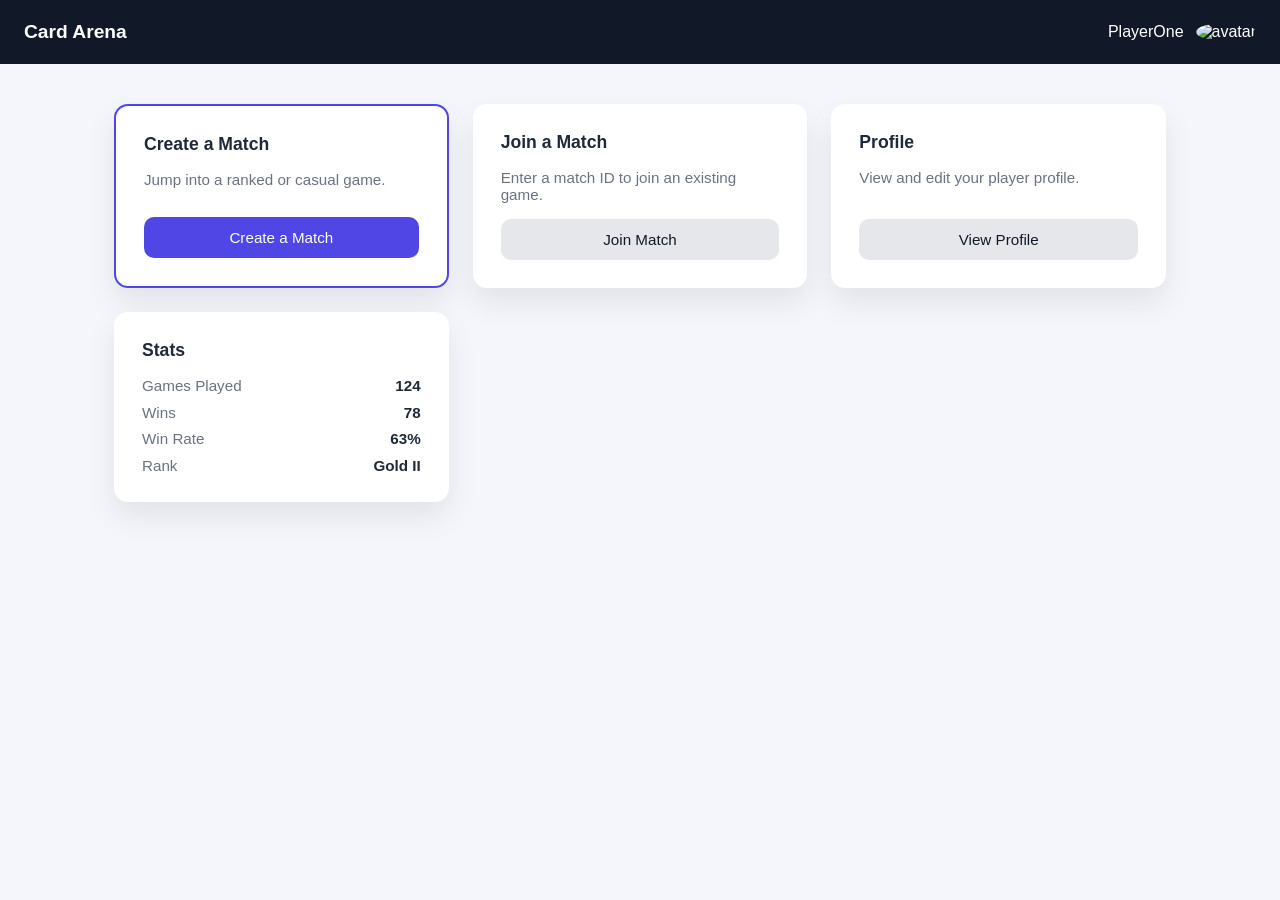
==== templates/dashboard.html @ 0f7197b0 "feat: host can start game & redirect everyone to game" ====
<!DOCTYPE html>
<html lang="en">
<head>
  <meta charset="UTF-8" />
  <meta name="viewport" content="width=device-width, initial-scale=1.0" />
  <title>Game Dashboard</title>
  <link rel="stylesheet" href="/static/css/dashboard.css" />
</head>
<body>

  <header class="topbar">
    <h1>Card Arena</h1>
    <div class="user">
      <span class="username">PlayerOne</span>
      <img src="https://via.placeholder.com/36" alt="avatar" />
    </div>
  </header>

  <main class="dashboard" id="dashboard">
    <!-- Find Match -->
    <section class="card highlight">
      <h2>Create a Match</h2>
      <p>Jump into a ranked or casual game.</p>
      <button id="primary" class="primary">Create a Match</button>
    </section>
    
    <!-- Join Match -->
    <section class="card">
        <h2>Join a Match</h2>
        <p>Enter a match ID to join an existing game.</p>
        <button onclick="openJoinModal()">Join Match</button>
    </section>

    <!-- Profile -->
    <section class="card">
      <h2>Profile</h2>
      <p>View and edit your player profile.</p>
      <button>View Profile</button>
    </section>

    <!-- Stats -->
    <section class="card">
      <h2>Stats</h2>
      <ul class="stats">
        <li><span>Games Played</span><strong>124</strong></li>
        <li><span>Wins</span><strong>78</strong></li>
        <li><span>Win Rate</span><strong>63%</strong></li>
        <li><span>Rank</span><strong>Gold II</strong></li>
      </ul>
    </section>
  </main>

  <!-- Join Match Modal -->
<div id="joinModal" class="modal hidden">
  <div class="modal-content">
    <h3>Join Match</h3>
    <p>Enter the match ID provided by the host.</p>

    <input
      type="text"
      placeholder="Match ID"
      id="room-id"
    />

    <div class="modal-actions">
      <button onclick="closeJoinModal()">Cancel</button>
      <button id="secondary" class="primary">Join</button>
    </div>
  </div>
</div>

<script>
</script>

<script>
    document.getElementById('primary').addEventListener('click', async (e) => {
        e.preventDefault();

        const res = await fetch('/api/rooms', {
            method: 'POST',
            headers: {'Content-Type': 'application/json'},
        });

        if (!res.ok) {
            alert('Failed to create room');
            return;
        };

        const data = await res.json(); // { id: "..." }
        window.location = '/room/' + data.id;
    });
    function openJoinModal() {
        document.getElementById("joinModal").classList.remove("hidden");
    }

    function closeJoinModal() {
        document.getElementById("joinModal").classList.add("hidden");
    }


    document.getElementById('secondary').addEventListener('click', async (e) => {
        e.preventDefault();

        const roomIdInput = document.getElementById('room-id');
        const roomId = roomIdInput.value.trim();

        await fetch(`/api/rooms/${encodeURIComponent(roomId)}/join`, { method: 'POST' });

        window.location = '/room/' + roomId;
    });
</script>
</body>
</html>
---- static/css/dashboard.css ----
* {
  box-sizing: border-box;
  margin: 0;
  padding: 0;
  font-family: -apple-system, BlinkMacSystemFont, "Segoe UI", Roboto, sans-serif;
}

body {
  min-height: 100vh;
  background: #f4f6fb;
  color: #1f2937;
}

/* Top Bar */
.topbar {
  height: 64px;
  background: #111827;
  color: white;
  display: flex;
  align-items: center;
  justify-content: space-between;
  padding: 0 1.5rem;
}

.topbar h1 {
  font-size: 1.2rem;
  font-weight: 600;
}

.user {
  display: flex;
  align-items: center;
  gap: 0.75rem;
}

.user img {
  border-radius: 50%;
}

/* Dashboard Layout */
.dashboard {
  max-width: 1100px;
  margin: 2.5rem auto;
  padding: 0 1.5rem;
  display: grid;
  grid-template-columns: repeat(auto-fit, minmax(260px, 1fr));
  gap: 1.5rem;
}

/* Cards */
.card {
  background: white;
  padding: 1.75rem;
  border-radius: 14px;
  box-shadow: 0 15px 30px rgba(0, 0, 0, 0.08);
  display: flex;
  flex-direction: column;
  gap: 1rem;
}

.card h2 {
  font-size: 1.1rem;
}

.card p {
  color: #6b7280;
  font-size: 0.95rem;
}

/* Highlight Card */
.highlight {
  border: 2px solid #4f46e5;
}

/* Buttons */
button {
  margin-top: auto;
  padding: 0.75rem 1rem;
  border-radius: 10px;
  border: none;
  background: #e5e7eb;
  color: #111827;
  font-size: 0.95rem;
  font-weight: 500;
  cursor: pointer;
  transition: background 0.2s, transform 0.1s;
}

button:hover {
  background: #d1d5db;
}

button:active {
  transform: scale(0.97);
}

button.primary {
  background: #4f46e5;
  color: white;
}

button.primary:hover {
  background: #4338ca;
}

/* Stats */
.stats {
  list-style: none;
  display: flex;
  flex-direction: column;
  gap: 0.6rem;
}

.stats li {
  display: flex;
  justify-content: space-between;
  font-size: 0.95rem;
}

.stats span {
  color: #6b7280;
}

/* Modal */
.modal {
  position: fixed;
  inset: 0;
  background: rgba(0, 0, 0, 0.45);
  display: flex;
  align-items: center;
  justify-content: center;
  z-index: 1000;
}

.modal.hidden {
  display: none;
}

.modal-content {
  background: white;
  padding: 2rem;
  border-radius: 14px;
  width: 100%;
  max-width: 360px;
  box-shadow: 0 25px 50px rgba(0, 0, 0, 0.2);
  display: flex;
  flex-direction: column;
  gap: 1rem;
}

.modal-content h3 {
  margin-bottom: 0.25rem;
}

.modal-content p {
  font-size: 0.9rem;
  color: #6b7280;
}

.modal-content input {
  padding: 0.7rem 0.8rem;
  border-radius: 8px;
  border: 1px solid #d1d5db;
  font-size: 0.95rem;
}

.modal-content input:focus {
  outline: none;
  border-color: #4f46e5;
  box-shadow: 0 0 0 3px rgba(79, 70, 229, 0.15);
}

.modal-actions {
  display: flex;
  justify-content: flex-end;
  gap: 0.75rem;
  margin-top: 0.5rem;
}
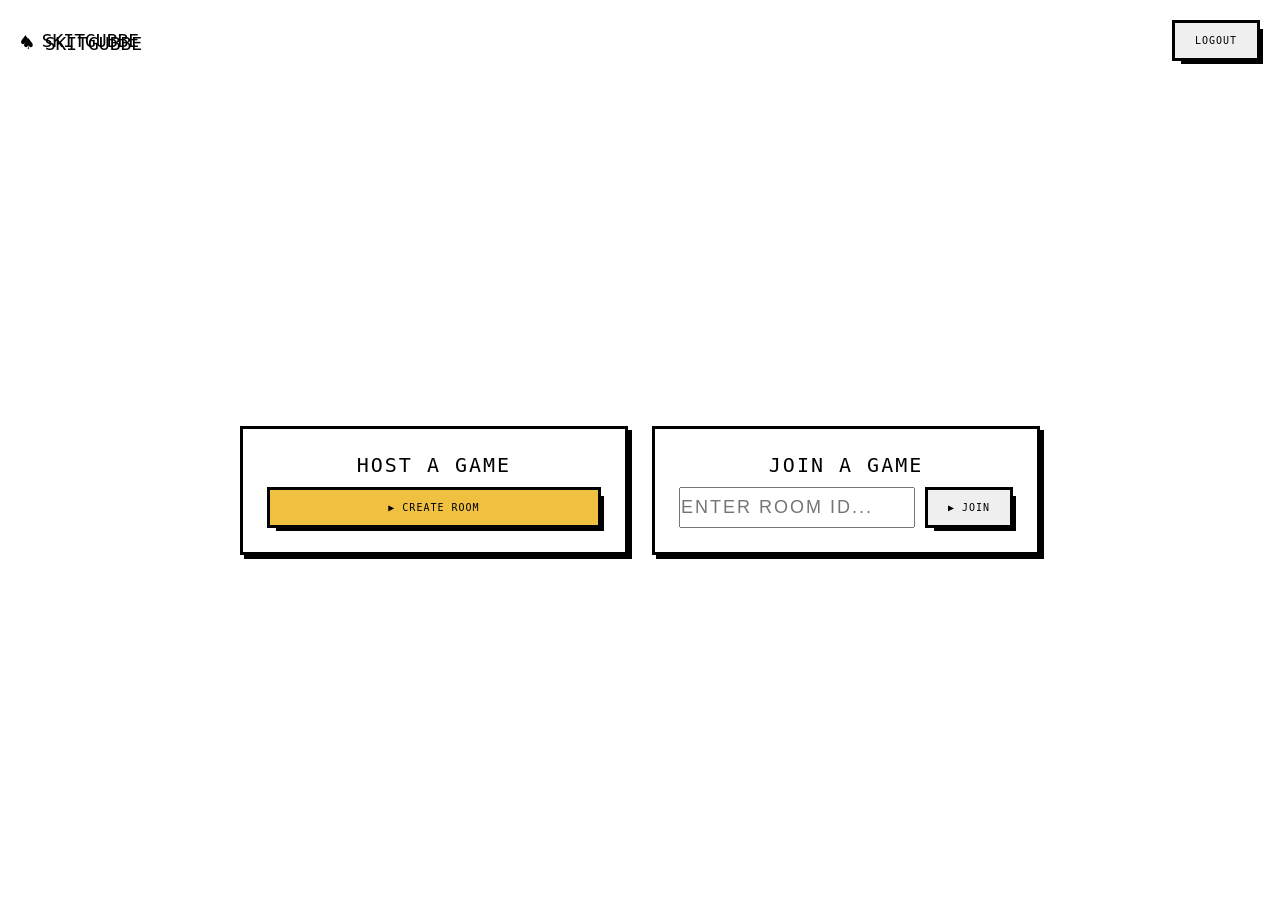
==== commit b1eb939f: "css refactor and dashboard styling update" ====
--- a/templates/dashboard.html
+++ b/templates/dashboard.html
@@ -1,112 +1,93 @@
 <!DOCTYPE html>
 <html lang="en">
 <head>
-  <meta charset="UTF-8" />
-  <meta name="viewport" content="width=device-width, initial-scale=1.0" />
-  <title>Game Dashboard</title>
-  <link rel="stylesheet" href="/static/css/dashboard.css" />
-</head>
-<body>
-
-  <header class="topbar">
-    <h1>Card Arena</h1>
-    <div class="user">
-      <span class="username">PlayerOne</span>
-      <img src="https://via.placeholder.com/36" alt="avatar" />
+  <meta charset="UTF-8"/>
+  <meta name="viewport" content="width=device-width, initial-scale=1.0"/>
+  <title>SKITGUBBE — Dashboard</title>
+  <link rel="stylesheet" href="/static/css/dashboard.css"/>
+  <link rel="stylesheet" href="/static/css/style.css"/>
+<style>
+</style>
+  <body>
+      <div class="header">
+          <div class="logo">♠ SKITGUBBE</div>
+          <button class="btn btn-red" id="logout-btn">LOGOUT</button>
+      </div>
+      <div class="center-wrap">
+    <div class="panel action-panel">
+      <div class="section-label">Host a Game</div>
+      <div class="pixel-divider"></div>
+      <div id="create-error" class="error-msg"></div>
+      <button class="btn btn-gold" id="create-btn" style="width:100%; text-align:center;">
+        ▶ CREATE ROOM
+      </button>
     </div>
-  </header>
-
-  <main class="dashboard" id="dashboard">
-    <!-- Find Match -->
-    <section class="card highlight">
-      <h2>Create a Match</h2>
-      <p>Jump into a ranked or casual game.</p>
-      <button id="primary" class="primary">Create a Match</button>
-    </section>
-    
-    <!-- Join Match -->
-    <section class="card">
-        <h2>Join a Match</h2>
-        <p>Enter a match ID to join an existing game.</p>
-        <button onclick="openJoinModal()">Join Match</button>
-    </section>
-
-    <!-- Profile -->
-    <section class="card">
-      <h2>Profile</h2>
-      <p>View and edit your player profile.</p>
-      <button>View Profile</button>
-    </section>
-
-    <!-- Stats -->
-    <section class="card">
-      <h2>Stats</h2>
-      <ul class="stats">
-        <li><span>Games Played</span><strong>124</strong></li>
-        <li><span>Wins</span><strong>78</strong></li>
-        <li><span>Win Rate</span><strong>63%</strong></li>
-        <li><span>Rank</span><strong>Gold II</strong></li>
-      </ul>
-    </section>
-  </main>
-
-  <!-- Join Match Modal -->
-<div id="joinModal" class="modal hidden">
-  <div class="modal-content">
-    <h3>Join Match</h3>
-    <p>Enter the match ID provided by the host.</p>
-
-    <input
-      type="text"
-      placeholder="Match ID"
-      id="room-id"
-    />
-
-    <div class="modal-actions">
-      <button onclick="closeJoinModal()">Cancel</button>
-      <button id="secondary" class="primary">Join</button>
+    <div class="panel action-panel">
+      <div class="section-label">Join a Game</div>
+      <div class="pixel-divider"></div>
+      <div class="join-row">
+        <input
+          id="room-id"
+          class="input-field"
+          type="text"
+          placeholder="ENTER ROOM ID..."
+          autocomplete="off"
+          spellcheck="false"
+        />
+        <button class="btn btn-green" id="join-btn">▶ JOIN</button>
+      </div>
+      <div id="join-error" class="error-msg"></div>
     </div>
   </div>
-</div>
+<script src="/static/js/common.js"></script>
+<script>
+    document.getElementById('create-btn').addEventListener('click', async (e) => {
+        const btn = document.getElementById('create-btn');
+        const err = document.getElementById('create-error');
+        err.style.display = 'none';
+        btn.disabled = true;
+        btn.textContent = 'CREATING...';
+        try {
+            const room = await API.post('/api/rooms', {});
+            window.location.href = `/room/${room.id}`;
+        } catch (e) {
+            err.textContent = e.message || 'Failed to create room';
+            err.style.display = 'block';
+            btn.disabled = false;
+            btn.textContent = '▶ CREATE ROOM';
+        }
+    });
 
-<script>
-</script>
+    async function joinRoom() {
+        const input  = document.getElementById('room-id');
+        const btn    = document.getElementById('join-btn');
+        const err    = document.getElementById('join-error');
+        const roomId = input.value.trim();
 
-<script>
-    document.getElementById('primary').addEventListener('click', async (e) => {
-        e.preventDefault();
+        if (!roomId) {
+            err.textContent = 'Enter a Room ID first';
+            err.style.display = 'block';
+            return;
+        }
 
-        const res = await fetch('/api/rooms', {
-            method: 'POST',
-            headers: {'Content-Type': 'application/json'},
-        });
+        err.style.display = 'none';
+        btn.disabled = true;
+        btn.textContent = '▶ JOINING...';
 
-        if (!res.ok) {
-            alert('Failed to create room');
-            return;
-        };
-
-        const data = await res.json(); // { id: "..." }
-        window.location = '/room/' + data.id;
-    });
-    function openJoinModal() {
-        document.getElementById("joinModal").classList.remove("hidden");
+        try {
+            await API.post(`/api/rooms/${roomId}/join`, {});
+            window.location.href = `/room/${roomId}`;
+        } catch (e) {
+            err.textContent = e.message || 'Room not found';
+            err.style.display = 'block';
+            btn.disabled = false;
+            btn.textContent = "JOIN"
+        }
     }
 
-    function closeJoinModal() {
-        document.getElementById("joinModal").classList.add("hidden");
-    }
-
-
-    document.getElementById('secondary').addEventListener('click', async (e) => {
-        e.preventDefault();
-
-        const roomIdInput = document.getElementById('room-id');
-        const roomId = roomIdInput.value.trim();
-
-        await fetch(`/api/rooms/${encodeURIComponent(roomId)}/join`, { method: 'POST' });
-
-        window.location = '/room/' + roomId;
+    document.getElementById('join-btn').addEventListener('click', joinRoom);
+    document.getElementById('room-id').addEventListener('keydown', (e) => {
+        if (e.key === 'Enter') joinRoom();
     });
 </script>
 </body>
--- a/static/css/dashboard.css
+++ b/static/css/dashboard.css
@@ -1,179 +1,69 @@
-* {
-  box-sizing: border-box;
-  margin: 0;
-  padding: 0;
-  font-family: -apple-system, BlinkMacSystemFont, "Segoe UI", Roboto, sans-serif;
+body {
+    min-height: 100vh;
+    padding: 20px;
+    display: flex;
+    flex-direction: column;
 }
 
-body {
-  min-height: 100vh;
-  background: #f4f6fb;
-  color: #1f2937;
+.header {
+    display: flex;
+    align-items: center;
+    justify-content: space-between;
+    margin-bottom: 40px;
+    flex-wrap: wrap;
+    gap: 12px;
 }
 
-/* Top Bar */
-.topbar {
-  height: 64px;
-  background: #111827;
-  color: white;
-  display: flex;
-  align-items: center;
-  justify-content: space-between;
-  padding: 0 1.5rem;
+.logo {
+    font-family: 'Press Start 2P', monospace;
+    font-size: 18px;
+    text-shadow: 3px 3px 0 #000;
 }
 
-.topbar h1 {
-  font-size: 1.2rem;
-  font-weight: 600;
+.center-wrap {
+    flex: 1;
+    display: grid;
+    align-items: center;
+    gap: 1.5rem;
+    max-width: 1100px;
+    margin: 2.5rem auto;
+    padding: 0 1.5rem;
+    grid-template-columns: repeat(auto-fit, minmax(260px, 1fr));
 }
 
-.user {
-  display: flex;
-  align-items: center;
-  gap: 0.75rem;
+.title-deco {
+    text-align: center;
+}
+.title-deco .big-title {
+    font-family: 'Press Start 2P', monospace;
+    font-size: 28px;
+    color: var(--gold);
+    text-shadow: 5px 5px 0 #000;
+    animation: pixelFloat 3s ease-in-out infinite;
+    display: block;
+    margin-bottom: 8px;
+}
+.title-deco .suits {
+    font-size: 28px;
+    letter-spacing: 10px;
+    opacity: 0.6;
 }
 
-.user img {
-  border-radius: 50%;
+.action-panel {
+    width: 100%;
 }
 
-/* Dashboard Layout */
-.dashboard {
-  max-width: 1100px;
-  margin: 2.5rem auto;
-  padding: 0 1.5rem;
-  display: grid;
-  grid-template-columns: repeat(auto-fit, minmax(260px, 1fr));
-  gap: 1.5rem;
+.join-row {
+    display: flex;
+    gap: 10px;
 }
-
-/* Cards */
-.card {
-  background: white;
-  padding: 1.75rem;
-  border-radius: 14px;
-  box-shadow: 0 15px 30px rgba(0, 0, 0, 0.08);
-  display: flex;
-  flex-direction: column;
-  gap: 1rem;
+.join-row .input-field {
+    flex: 1;
+    font-size: 18px;
+    letter-spacing: 2px;
+    text-transform: uppercase;
 }
-
-.card h2 {
-  font-size: 1.1rem;
+.join-row .btn {
+    flex-shrink: 0;
+    white-space: nowrap;
 }
-
-.card p {
-  color: #6b7280;
-  font-size: 0.95rem;
-}
-
-/* Highlight Card */
-.highlight {
-  border: 2px solid #4f46e5;
-}
-
-/* Buttons */
-button {
-  margin-top: auto;
-  padding: 0.75rem 1rem;
-  border-radius: 10px;
-  border: none;
-  background: #e5e7eb;
-  color: #111827;
-  font-size: 0.95rem;
-  font-weight: 500;
-  cursor: pointer;
-  transition: background 0.2s, transform 0.1s;
-}
-
-button:hover {
-  background: #d1d5db;
-}
-
-button:active {
-  transform: scale(0.97);
-}
-
-button.primary {
-  background: #4f46e5;
-  color: white;
-}
-
-button.primary:hover {
-  background: #4338ca;
-}
-
-/* Stats */
-.stats {
-  list-style: none;
-  display: flex;
-  flex-direction: column;
-  gap: 0.6rem;
-}
-
-.stats li {
-  display: flex;
-  justify-content: space-between;
-  font-size: 0.95rem;
-}
-
-.stats span {
-  color: #6b7280;
-}
-
-/* Modal */
-.modal {
-  position: fixed;
-  inset: 0;
-  background: rgba(0, 0, 0, 0.45);
-  display: flex;
-  align-items: center;
-  justify-content: center;
-  z-index: 1000;
-}
-
-.modal.hidden {
-  display: none;
-}
-
-.modal-content {
-  background: white;
-  padding: 2rem;
-  border-radius: 14px;
-  width: 100%;
-  max-width: 360px;
-  box-shadow: 0 25px 50px rgba(0, 0, 0, 0.2);
-  display: flex;
-  flex-direction: column;
-  gap: 1rem;
-}
-
-.modal-content h3 {
-  margin-bottom: 0.25rem;
-}
-
-.modal-content p {
-  font-size: 0.9rem;
-  color: #6b7280;
-}
-
-.modal-content input {
-  padding: 0.7rem 0.8rem;
-  border-radius: 8px;
-  border: 1px solid #d1d5db;
-  font-size: 0.95rem;
-}
-
-.modal-content input:focus {
-  outline: none;
-  border-color: #4f46e5;
-  box-shadow: 0 0 0 3px rgba(79, 70, 229, 0.15);
-}
-
-.modal-actions {
-  display: flex;
-  justify-content: flex-end;
-  gap: 0.75rem;
-  margin-top: 0.5rem;
-}
-
--- a/static/css/style.css
+++ b/static/css/style.css
@@ -0,0 +1,174 @@
+:root {
+    --green: #1a4a2e;
+    --green-light: #2d6e45;
+    --green-dark: #0e2d1b;
+    --felt: #1e5c38;
+    --gold: #f0c040;
+    --gold-dark: #c49a20;
+    --red: #c0392b;
+    --red-bright: #e74c3c;
+    --cream: #f5e6c8;
+    --cream-dark: #ddd0a8;
+    --brown: #6b4c2a;
+    --shadow: #0a1f11;
+    --pixel-border: 3px solid #000;
+    --pixel-shadow: 4px 4px 0px #000;
+    --card-width: 72px;
+    --card-height: 100px;
+}
+
+*, *::before, *::after {
+  box-sizing: border-box;
+  margin: 0;
+  padding: 0;
+}
+
+html, body {
+  width: 100%;
+  height: 100%;
+  overflow-x: hidden;
+}
+
+
+.game-title {
+    font-family: 'Press Start 2P', monospace;
+    font-size: 22px;
+    color: black;
+    text-align: center;
+    margin-bottom: 6px;
+    text-shadow: 4px 4px 0 #000;
+    animation: pixelFloat 3s ease-in-out infinite;
+    line-height: 1.4;
+}
+
+.game-subtitle {
+    font-family: 'Special Elite', 'Courier New', monospace;
+    font-size: 20px;
+    color: black;
+    text-align: center;
+    margin-bottom: 32px;
+    letter-spacing: 3px;
+}
+
+.card-deco {
+    display: flex;
+    justify-content: center;
+    gap: 10px;
+    margin-bottom: 28px;
+}
+
+.deco-card {
+    width: 48px;
+    height: 68px;
+    background: var(--cream);
+    border: 3px solid #000;
+    border-radius: 4px;
+    box-shadow: 3px 3px 0 #000;
+    display: flex;
+    align-items: center;
+    justify-content: center;
+    font-size: 22px;
+}
+.deco-card:nth-child(1) { transform: rotate(-12deg); color: var(--red); }
+.deco-card:nth-child(2) { transform: rotate(-4deg) translateY(-6px); color: #1a1a2e; }
+.deco-card:nth-child(3) { transform: rotate(4deg); color: var(--red); }
+.deco-card:nth-child(4) { transform: rotate(12deg) translateY(-4px); color: #1a1a2e; }
+
+.btn {
+    font-family: 'Press Start 2P', monospace;
+    font-size: 10px;
+    padding: 12px 20px;
+    border: 3px solid #000;
+    cursor: pointer;
+    position: relative;
+    transition: transform 0.07s, box-shadow 0.07s;
+    text-transform: uppercase;
+    letter-spacing: 1px;
+    display: inline-block;
+    text-decoration: none;
+    user-select: none;
+    image-rendering: pixelated;
+}
+
+.btn::after {
+    content: '';
+    position: absolute;
+    bottom: -6px;
+    right: -6px;
+    width: 100%;
+    height: 100%;
+    background: #000;
+    z-index: -1;
+    border: 3px solid #000;
+}
+
+.btn:active {
+    transform: translate(3px, 3px);
+    box-shadow: none;
+}
+.btn:active::after {
+    bottom: -3px;
+    right: -3px;
+}
+
+.btn-gold {
+    background: var(--gold);
+    color: #000;
+}
+
+.btn-white {
+    background: white;
+    color: black;
+}
+.btn-green:hover { background: #3a8a55; }
+
+.btn-gray {
+    background: #555;
+    color: #aaa;
+    cursor: not-allowed;
+}
+
+.panel {
+  border: 3px solid #000;
+  box-shadow: var(--pixel-shadow);
+  padding: 24px;
+  position: relative;
+}
+
+.form-group { margin-bottom: 20px; }
+
+label {
+    font-family: 'Press Start 2P', monospace;
+    font-size: 14px;
+    display: block;
+    margin-bottom: 8px;
+    letter-spacing: 1px;
+}
+
+.form-actions {
+    display: flex;
+    flex-direction: column;
+    gap: 14px;
+    margin-top: 28px;
+}
+
+.section-label {
+    font-family: 'Press Start 2P', monospace;
+    letter-spacing: 2px;
+    text-transform: uppercase;
+    margin-bottom: 10px;
+    text-align: center;
+    font-size: 20px;
+}
+
+.form-actions .btn { width: 100%; text-align: center; }
+
+.error-msg {
+    font-family: 'Press Start 2P', monospace;
+    font-size: 12px;
+    color: var(--red-bright);
+    margin-top: 16px;
+    display: none;
+    text-align: center;
+    line-height: 1.8;
+}
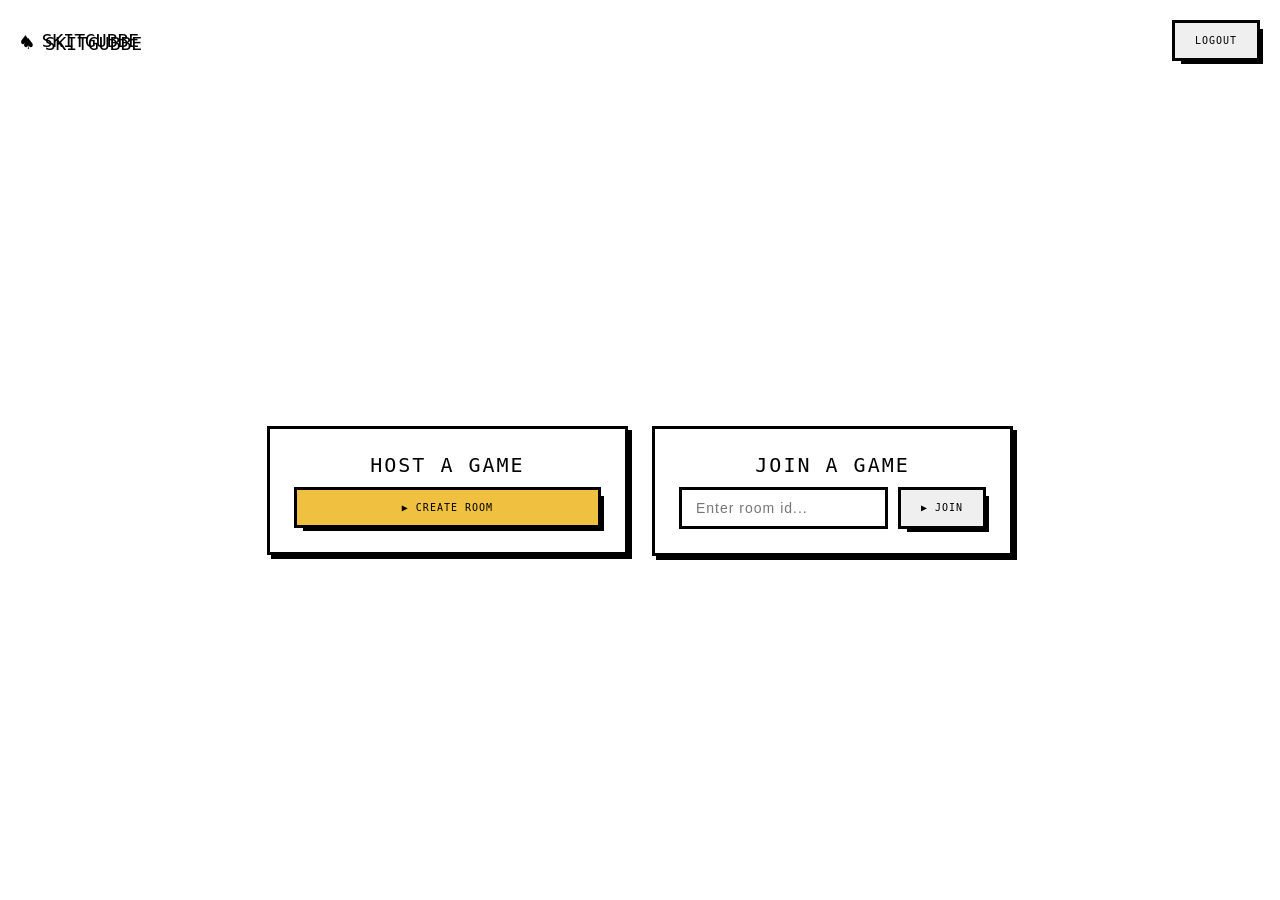
==== commit 4840c464: "style: input field style changes" ====
--- a/templates/dashboard.html
+++ b/templates/dashboard.html
@@ -30,7 +30,7 @@
           id="room-id"
           class="input-field"
           type="text"
-          placeholder="ENTER ROOM ID..."
+          placeholder="Enter room id..."
           autocomplete="off"
           spellcheck="false"
         />
--- a/static/css/dashboard.css
+++ b/static/css/dashboard.css
@@ -57,12 +57,7 @@
     display: flex;
     gap: 10px;
 }
-.join-row .input-field {
-    flex: 1;
-    font-size: 18px;
-    letter-spacing: 2px;
-    text-transform: uppercase;
-}
+
 .join-row .btn {
     flex-shrink: 0;
     white-space: nowrap;
--- a/static/css/style.css
+++ b/static/css/style.css
@@ -137,6 +137,15 @@
 
 .form-group { margin-bottom: 20px; }
 
+.input-field {
+  font-size: 14px;
+  padding: 10px 14px;
+  border: 3px solid #000;
+  outline: none;
+  letter-spacing: 1px;
+  width: 100%;
+}
+
 label {
     font-family: 'Press Start 2P', monospace;
     font-size: 14px;
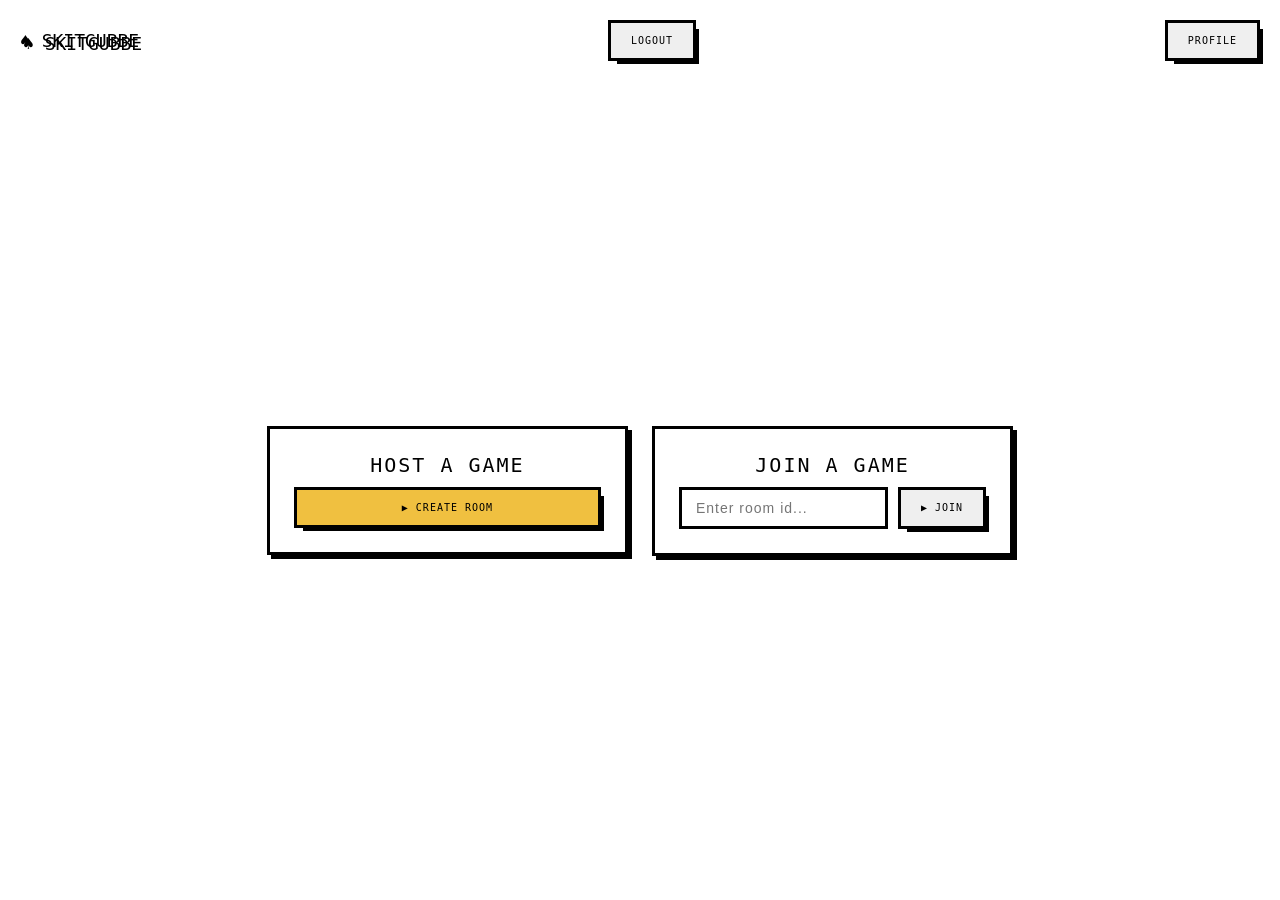
==== commit 7ecbad6a: "style: styling for profile page" ====
--- a/templates/dashboard.html
+++ b/templates/dashboard.html
@@ -1,95 +1,113 @@
 <!DOCTYPE html>
 <html lang="en">
-<head>
-  <meta charset="UTF-8"/>
-  <meta name="viewport" content="width=device-width, initial-scale=1.0"/>
-  <title>SKITGUBBE — Dashboard</title>
-  <link rel="stylesheet" href="/static/css/dashboard.css"/>
-  <link rel="stylesheet" href="/static/css/style.css"/>
-<style>
-</style>
-  <body>
-      <div class="header">
-          <div class="logo">♠ SKITGUBBE</div>
-          <button class="btn btn-red" id="logout-btn">LOGOUT</button>
-      </div>
-      <div class="center-wrap">
-    <div class="panel action-panel">
-      <div class="section-label">Host a Game</div>
-      <div class="pixel-divider"></div>
-      <div id="create-error" class="error-msg"></div>
-      <button class="btn btn-gold" id="create-btn" style="width:100%; text-align:center;">
-        ▶ CREATE ROOM
-      </button>
-    </div>
-    <div class="panel action-panel">
-      <div class="section-label">Join a Game</div>
-      <div class="pixel-divider"></div>
-      <div class="join-row">
-        <input
-          id="room-id"
-          class="input-field"
-          type="text"
-          placeholder="Enter room id..."
-          autocomplete="off"
-          spellcheck="false"
-        />
-        <button class="btn btn-green" id="join-btn">▶ JOIN</button>
-      </div>
-      <div id="join-error" class="error-msg"></div>
-    </div>
-  </div>
-<script src="/static/js/common.js"></script>
-<script>
-    document.getElementById('create-btn').addEventListener('click', async (e) => {
-        const btn = document.getElementById('create-btn');
-        const err = document.getElementById('create-error');
-        err.style.display = 'none';
-        btn.disabled = true;
-        btn.textContent = 'CREATING...';
-        try {
-            const room = await API.post('/api/rooms', {});
-            window.location.href = `/room/${room.id}`;
-        } catch (e) {
-            err.textContent = e.message || 'Failed to create room';
-            err.style.display = 'block';
-            btn.disabled = false;
-            btn.textContent = '▶ CREATE ROOM';
-        }
-    });
+    <head>
+        <meta charset="UTF-8"/>
+        <meta name="viewport" content="width=device-width, initial-scale=1.0"/>
+        <title>SKITGUBBE — Dashboard</title>
+        <link rel="stylesheet" href="/static/css/dashboard.css"/>
+        <link rel="stylesheet" href="/static/css/style.css"/>
+        <style>
+        </style>
+        <body>
+            <div class="header">
+                <div class="logo">♠ SKITGUBBE</div>
+                <button class="btn btn-red" id="logout-btn">LOGOUT</button>
+                <button class="btn btn-red" id="profile-btn">PROFILE</button>
+            </div>
+            <div class="center-wrap">
+                <div class="panel action-panel">
+                    <div class="section-label">Host a Game</div>
+                    <div class="pixel-divider"></div>
+                    <div id="create-error" class="error-msg"></div>
+                    <button class="btn btn-gold" id="create-btn" style="width:100%; text-align:center;">
+                        ▶ CREATE ROOM
+                    </button>
+                </div>
+                <div class="panel action-panel">
+                    <div class="section-label">Join a Game</div>
+                    <div class="pixel-divider"></div>
+                    <div class="join-row">
+                        <input
+                        id="room-id"
+                        class="input-field"
+                        type="text"
+                        placeholder="Enter room id..."
+                        autocomplete="off"
+                        spellcheck="false"
+                        />
+                        <button class="btn btn-green" id="join-btn">▶ JOIN</button>
+                    </div>
+                    <div id="join-error" class="error-msg"></div>
+                </div>
+            </div>
+            <script src="/static/js/common.js"></script>
+            <script>
+                document.getElementById('create-btn').addEventListener('click', async (e) => {
+                    const btn = document.getElementById('create-btn');
+                    const err = document.getElementById('create-error');
+                    err.style.display = 'none';
+                    btn.disabled = true;
+                    btn.textContent = 'CREATING...';
+                    try {
+                        const room = await API.post('/api/rooms', {});
+                        window.location.href = `/room/${room.id}`;
+                    } catch (e) {
+                        err.textContent = e.message || 'Failed to create room';
+                        err.style.display = 'block';
+                        btn.disabled = false;
+                        btn.textContent = '▶ CREATE ROOM';
+                    }
+                });
 
-    async function joinRoom() {
-        const input  = document.getElementById('room-id');
-        const btn    = document.getElementById('join-btn');
-        const err    = document.getElementById('join-error');
-        const roomId = input.value.trim();
+                async function joinRoom() {
+                    const input  = document.getElementById('room-id');
+                    const btn    = document.getElementById('join-btn');
+                    const err    = document.getElementById('join-error');
+                    const roomId = input.value.trim();
 
-        if (!roomId) {
-            err.textContent = 'Enter a Room ID first';
-            err.style.display = 'block';
-            return;
-        }
+                    if (!roomId) {
+                        err.textContent = 'Enter a Room ID first';
+                        err.style.display = 'block';
+                        return;
+                    }
 
-        err.style.display = 'none';
-        btn.disabled = true;
-        btn.textContent = '▶ JOINING...';
+                    err.style.display = 'none';
+                    btn.disabled = true;
+                    btn.textContent = '▶ JOINING...';
 
-        try {
-            await API.post(`/api/rooms/${roomId}/join`, {});
-            window.location.href = `/room/${roomId}`;
-        } catch (e) {
-            err.textContent = e.message || 'Room not found';
-            err.style.display = 'block';
-            btn.disabled = false;
-            btn.textContent = "JOIN"
-        }
-    }
+                    try {
+                        await API.post(`/api/rooms/${roomId}/join`, {});
+                        window.location.href = `/room/${roomId}`;
+                    } catch (e) {
+                        err.textContent = e.message || 'Room not found';
+                        err.style.display = 'block';
+                        btn.disabled = false;
+                        btn.textContent = "JOIN"
+                    }
+                }
 
-    document.getElementById('join-btn').addEventListener('click', joinRoom);
-    document.getElementById('room-id').addEventListener('keydown', (e) => {
-        if (e.key === 'Enter') joinRoom();
-    });
-</script>
-</body>
+                document.getElementById('join-btn').addEventListener('click', joinRoom);
+                document.getElementById('room-id').addEventListener('keydown', (e) => {
+                    if (e.key === 'Enter') joinRoom();
+                });
+
+                document.getElementById('logout-btn').addEventListener('click', async (e) => {
+                    try {
+                        await API.post('/api/logout', {});
+                        localStorage.removeItem('username');
+                        window.location.href = '/login';
+                    } catch (e) {
+                        console.log("Could not sign out")
+                    }
+                });
+
+                document.getElementById('profile-btn').addEventListener('click', async (e) => {
+                    const username = localStorage.getItem('username');
+                    if (username) {
+                        window.location.href = `/profile/${username}`
+                    }
+                })
+            </script>
+        </body>
 </html>
 
--- a/static/css/dashboard.css
+++ b/static/css/dashboard.css
@@ -3,21 +3,6 @@
     padding: 20px;
     display: flex;
     flex-direction: column;
-}
-
-.header {
-    display: flex;
-    align-items: center;
-    justify-content: space-between;
-    margin-bottom: 40px;
-    flex-wrap: wrap;
-    gap: 12px;
-}
-
-.logo {
-    font-family: 'Press Start 2P', monospace;
-    font-size: 18px;
-    text-shadow: 3px 3px 0 #000;
 }
 
 .center-wrap {
--- a/static/css/style.css
+++ b/static/css/style.css
@@ -29,6 +29,20 @@
   overflow-x: hidden;
 }
 
+.logo {
+    font-family: 'Press Start 2P', monospace;
+    font-size: 18px;
+    text-shadow: 3px 3px 0 #000;
+}
+
+.header {
+    display: flex;
+    align-items: center;
+    justify-content: space-between;
+    margin-bottom: 40px;
+    flex-wrap: wrap;
+    gap: 12px;
+}
 
 .game-title {
     font-family: 'Press Start 2P', monospace;
@@ -181,3 +195,95 @@
     text-align: center;
     line-height: 1.8;
 }
+
+/* ─── CARD ─── */
+.card {
+  width: var(--card-width);
+  height: var(--card-height);
+  background: var(--cream);
+  border: 3px solid #000;
+  border-radius: 4px;
+  position: relative;
+  cursor: pointer;
+  display: flex;
+  align-items: center;
+  justify-content: center;
+  flex-direction: column;
+  user-select: none;
+  transition: transform 0.15s, box-shadow 0.15s;
+  flex-shrink: 0;
+  image-rendering: pixelated;
+  box-shadow: 3px 3px 0 #000;
+}
+
+.card:hover {
+  transform: translateY(-14px) rotate(-2deg);
+  box-shadow: 5px 8px 0 #000;
+  z-index: 10;
+}
+
+.card.selected {
+  transform: translateY(-20px);
+  box-shadow: 0 0 0 3px var(--gold), 5px 8px 0 #000;
+  z-index: 10;
+}
+
+.card-rank {
+  font-family: 'Press Start 2P', monospace;
+  font-size: 11px;
+  line-height: 1;
+  font-weight: bold;
+  position: absolute;
+  top: 5px;
+  left: 6px;
+}
+
+.card-suit-center {
+  font-size: 28px;
+  line-height: 1;
+}
+
+.card-rank-bottom {
+  font-family: 'Press Start 2P', monospace;
+  font-size: 11px;
+  position: absolute;
+  bottom: 5px;
+  right: 6px;
+  transform: rotate(180deg);
+}
+
+.card.hearts .card-rank,
+.card.hearts .card-rank-bottom,
+.card.hearts .card-suit-center,
+.card.diamonds .card-rank,
+.card.diamonds .card-rank-bottom,
+.card.diamonds .card-suit-center {
+  color: var(--red);
+}
+
+.card.spades .card-rank,
+.card.spades .card-rank-bottom,
+.card.spades .card-suit-center,
+.card.clubs .card-rank,
+.card.clubs .card-rank-bottom,
+.card.clubs .card-suit-center {
+  color: #1a1a2e;
+}
+
+.card-back {
+  background: var(--brown);
+  cursor: default;
+}
+.card-back::after {
+  content: '';
+  position: absolute;
+  inset: 6px;
+  border: 2px solid rgba(255,255,255,0.15);
+  background-image: repeating-linear-gradient(
+    45deg,
+    rgba(255,255,255,0.04) 0px,
+    rgba(255,255,255,0.04) 4px,
+    transparent 4px,
+    transparent 8px
+  );
+}
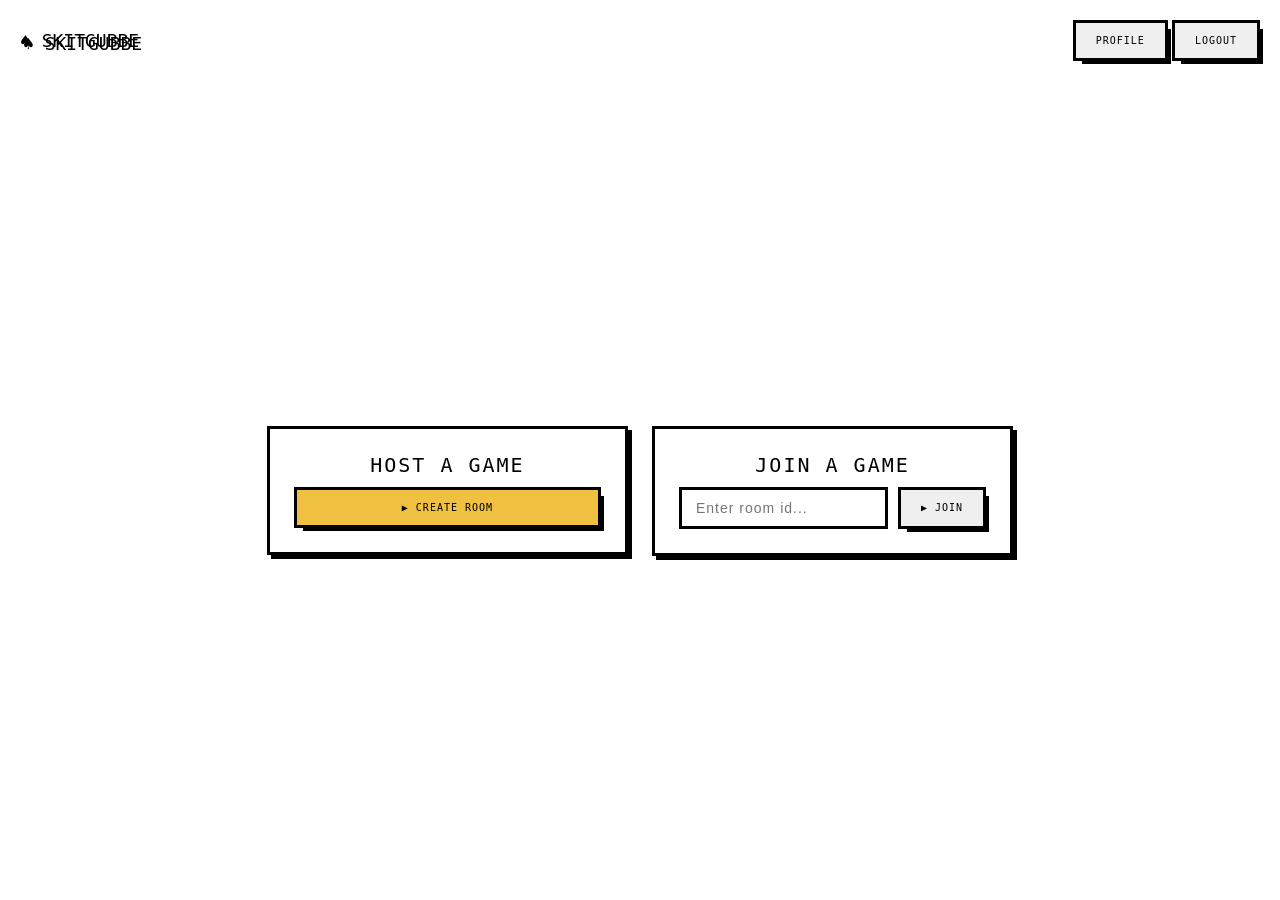
==== commit e41740fc: "feat: see stats and match history on profile page" ====
--- a/templates/dashboard.html
+++ b/templates/dashboard.html
@@ -11,8 +11,10 @@
         <body>
             <div class="header">
                 <div class="logo">♠ SKITGUBBE</div>
-                <button class="btn btn-red" id="logout-btn">LOGOUT</button>
-                <button class="btn btn-red" id="profile-btn">PROFILE</button>
+                <div>
+                    <button class="btn btn-red" id="profile-btn">PROFILE</button>
+                    <button class="btn btn-red" id="logout-btn">LOGOUT</button>
+                </div>
             </div>
             <div class="center-wrap">
                 <div class="panel action-panel">
